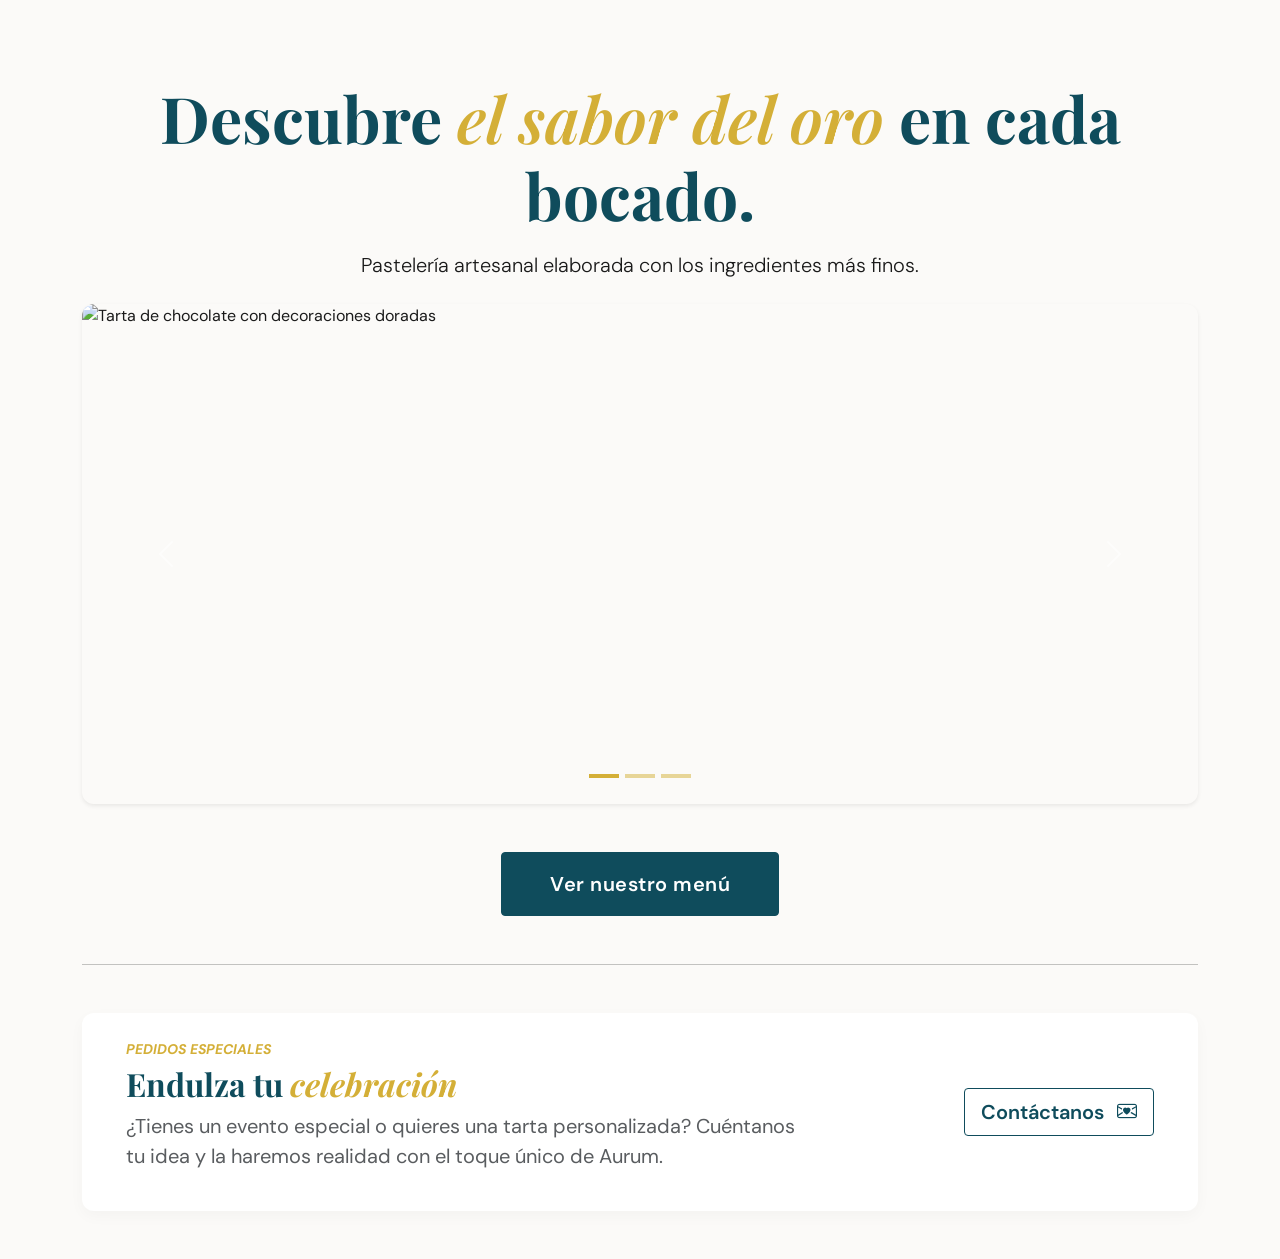
==== index.html @ 55bcf1c2 "Merge pull request #1 from josartr/modificacion-index Creación del Index principal y de Styles.css" ====
<!doctype html>
<html lang="es">
<head>
    <meta charset="UTF-8" />
    <meta name="viewport" content="width=device-width, initial-scale=1.0" />
    <meta
            name="description"
            content="Aurum Bakery, tu pastelería artesanal de alta costura."
    />
    <title>Aurum Bakery | El sabor del oro</title>
    <link rel="preconnect" href="https://fonts.googleapis.com" />
    <link rel="preconnect" href="https://fonts.gstatic.com" crossorigin />
    <link
            href="https://fonts.googleapis.com/css2?family=DM+Sans:wght@400;500;600&family=Playfair+Display:ital,wght@0,600;0,700;1,600&display=swap"
            rel="stylesheet"
    />
    <link
            href="https://cdn.jsdelivr.net/npm/bootstrap@5.3.3/dist/css/bootstrap.min.css"
            rel="stylesheet"
    />
    <link
            rel="stylesheet"
            href="https://cdn.jsdelivr.net/npm/bootstrap-icons@1.13.1/font/bootstrap-icons.min.css"
    />
    <link rel="stylesheet" href="styles.css" />

    <style>
        :root {
            --azul-petroleo: #0f4c5c;
            --dorado-aurum: #d4af37;
            --crema-fondo: #fbfaf8;
            --texto-oscuro: #1a1a1a;
        }
        body {
            background-color: var(--crema-fondo);
            color: var(--texto-oscuro);
            font-family: 'DM Sans', sans-serif;
        }
        h1, h2, h3 {
            font-family: 'Playfair Display', serif;
            color: var(--azul-petroleo);
        }
        em, .text-accent {
            color: var(--dorado-aurum);
            font-style: italic;
        }
        .btn-primary {
            background-color: var(--azul-petroleo);
            border-color: var(--azul-petroleo);
        }
        .btn-primary:hover {
            background-color: var(--dorado-aurum);
            border-color: var(--dorado-aurum);
        }
        /* Ajuste para que las imágenes del carrusel tengan la misma altura */
        .carousel-item img {
            height: 500px;
            object-fit: cover;
            border-radius: 8px;
        }
    </style>
</head>
<body>
<custom-header active-page="inicio"></custom-header>

<main id="inicio">
    <div class="container mt-5">
        <section class="hero-section mb-5">
            <div class="hero-copy text-center mb-4">
                <h1>Descubre <em>el sabor del oro</em> en cada bocado.</h1>
                <p class="lead mt-3">Pastelería artesanal elaborada con los ingredientes más finos.</p>
            </div>

            <div id="carouselBakery" class="carousel slide shadow-sm" data-bs-ride="carousel">
                <div class="carousel-indicators">
                    <button type="button" data-bs-target="#carouselBakery" data-bs-slide-to="0" class="active" aria-current="true" aria-label="Slide 1"></button>
                    <button type="button" data-bs-target="#carouselBakery" data-bs-slide-to="1" aria-label="Slide 2"></button>
                    <button type="button" data-bs-target="#carouselBakery" data-bs-slide-to="2" aria-label="Slide 3"></button>
                </div>
                <div class="carousel-inner">
                    <div class="carousel-item active">
                        <img
                                src="https://images.unsplash.com/photo-1550617931-e17a7b70dce2?auto=format&fit=crop&w=1200&q=80"
                                class="d-block w-100"
                                alt="Tarta de chocolate con decoraciones doradas"
                        />
                    </div>
                    <div class="carousel-item">
                        <img
                                src="https://images.unsplash.com/photo-1509440159596-0249088772ff?auto=format&fit=crop&w=1200&q=80"
                                class="d-block w-100"
                                alt="Croissants recién horneados"
                        />
                    </div>
                    <div class="carousel-item">
                        <img
                                src="https://images.unsplash.com/photo-1563729784474-d77dbb933a9e?auto=format&fit=crop&w=1200&q=80"
                                class="d-block w-100"
                                alt="Macarons de colores pasteles"
                        />
                    </div>
                </div>
                <button class="carousel-control-prev" type="button" data-bs-target="#carouselBakery" data-bs-slide="prev">
                    <span class="carousel-control-prev-icon" aria-hidden="true"></span>
                    <span class="visually-hidden">Anterior</span>
                </button>
                <button class="carousel-control-next" type="button" data-bs-target="#carouselBakery" data-bs-slide="next">
                    <span class="carousel-control-next-icon" aria-hidden="true"></span>
                    <span class="visually-hidden">Siguiente</span>
                </button>
            </div>

            <div class="text-center mt-5">
                <a class="btn btn-primary btn-lg px-5 py-3" href="menu.html">Ver nuestro menú</a>
            </div>
        </section>

        <hr class="my-5 opacity-25">

        <section id="contacto" class="py-4 mb-5">
            <div class="container-xl">
                <div class="row align-items-center text-center text-md-start">
                    <div class="col-md-8 mb-4 mb-md-0">
                        <p class="text-uppercase fw-bold text-accent mb-1"><small>Pedidos especiales</small></p>
                        <h2>Endulza tu <span>celebración</span></h2>
                        <p class="text-muted fs-5">
                            ¿Tienes un evento especial o quieres una tarta personalizada?
                            Cuéntanos tu idea y la haremos realidad con el toque único de Aurum.
                        </p>
                    </div>
                    <div class="col-md-4 text-md-end">
                        <a class="btn btn-outline-dark btn-lg" href="contacto.html">
                            Contáctanos <i class="bi bi-envelope-heart ms-2"></i>
                        </a>
                    </div>
                </div>
            </div>
        </section>
    </div>
</main>

<custom-footer></custom-footer>
<script
        src="https://cdn.jsdelivr.net/npm/bootstrap@5.3.3/dist/js/bootstrap.bundle.min.js"
></script>
<script src="js/components/layout.js"></script>
</body>
</html>
---- styles.css ----
:root {
    --aurum-azul: #0f4c5c;
    --aurum-dorado: #d4af37;
    --aurum-dorado-hover: #b5952f;
    --aurum-crema: #fbfaf8;


    --aurum-oscuro: #1a1a1a;
    --aurum-gris: #6c757d;


    --font-titulos: 'Playfair Display', serif;
    --font-textos: 'DM Sans', sans-serif;
}


body {
    background-color: var(--aurum-crema);
    color: var(--aurum-oscuro);
    font-family: var(--font-textos);
    -webkit-font-smoothing: antialiased;
}

h1, h2, h3, h4, h5, h6 {
    font-family: var(--font-titulos);
    color: var(--aurum-azul);
    font-weight: 700;
}


em, .text-accent {
    color: var(--aurum-dorado);
    font-style: italic;
    font-weight: 600;
}

.eyebrow {
    color: var(--aurum-dorado);
    text-transform: uppercase;
    font-weight: 700;
    letter-spacing: 2px;
    font-size: 0.85rem;
    margin-bottom: 0.5rem;
}


.btn-primary {
    background-color: var(--aurum-azul);
    border-color: var(--aurum-azul);
    color: #ffffff;
    font-weight: 600;
    letter-spacing: 0.5px;
    border-radius: 4px;
    transition: all 0.3s ease;
}

.btn-primary:hover,
.btn-primary:focus {
    background-color: var(--aurum-dorado);
    border-color: var(--aurum-dorado);
    color: #ffffff;
    transform: translateY(-2px);
    box-shadow: 0 4px 12px rgba(212, 175, 55, 0.3);
}

.btn-outline-dark {
    color: var(--aurum-azul);
    border-color: var(--aurum-azul);
    font-weight: 600;
    border-radius: 4px;
    transition: all 0.3s ease;
}

.btn-outline-dark:hover {
    background-color: var(--aurum-azul);
    color: var(--aurum-crema);
}


.hero-section {
    padding-top: 2rem;
}

.hero-copy h1 {
    font-size: clamp(2.5rem, 5vw, 4rem); /* Texto responsivo: se adapta al tamaño de pantalla */
    line-height: 1.2;
}

.carousel {
    border-radius: 12px;
    overflow: hidden;
    box-shadow: 0 10px 30px rgba(15, 76, 92, 0.15);
}

.carousel-item img {
    height: 550px;
    object-fit: cover;
    object-position: center;
}

.carousel-indicators [data-bs-target] {
    background-color: var(--aurum-dorado);
    height: 4px; /* Líneas un poco más gruesas */
}

#contacto {
    background-color: #ffffff;
    border-radius: 12px;
    padding: 3rem 2rem;
    box-shadow: 0 5px 15px rgba(0,0,0,0.03);
}

#contacto h2 span {
    color: var(--aurum-dorado);
    font-style: italic;
}

custom-header, custom-footer {
    display: block;
    width: 100%;
}
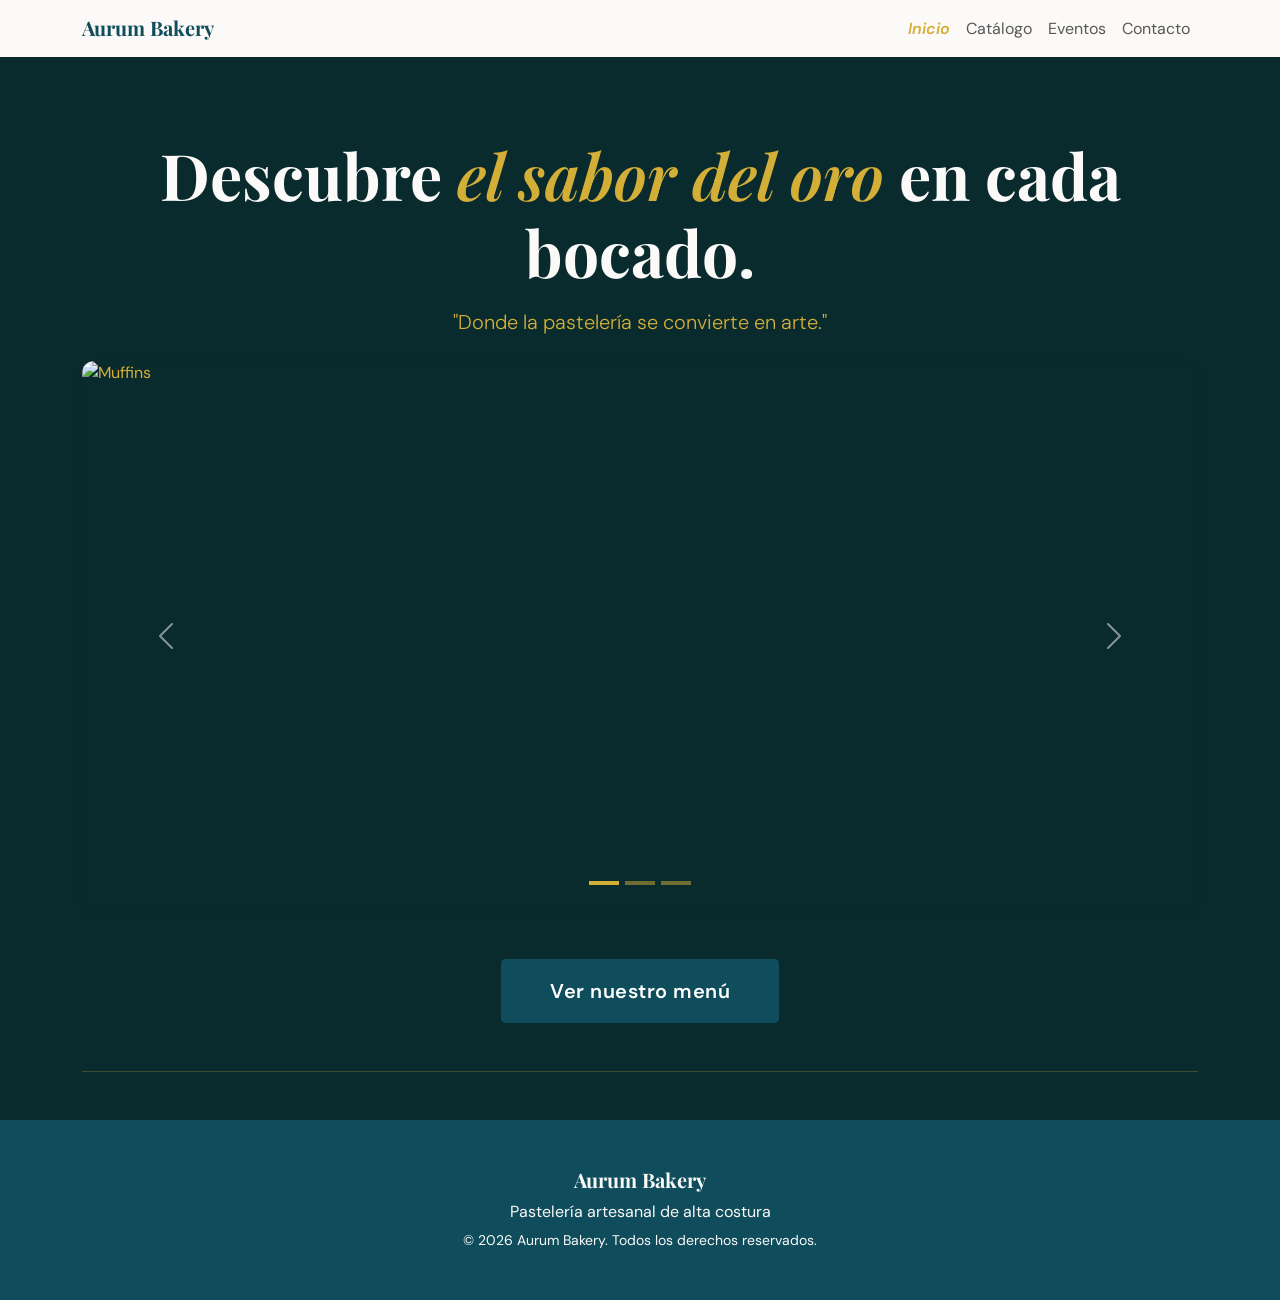
==== commit 9e0389d3: "Merge pull request #2 from josartr/modificacion-index Actualizo mi código con cambios en la paleta d" ====
--- a/index.html
+++ b/index.html
@@ -24,41 +24,7 @@
     />
     <link rel="stylesheet" href="styles.css" />
 
-    <style>
-        :root {
-            --azul-petroleo: #0f4c5c;
-            --dorado-aurum: #d4af37;
-            --crema-fondo: #fbfaf8;
-            --texto-oscuro: #1a1a1a;
-        }
-        body {
-            background-color: var(--crema-fondo);
-            color: var(--texto-oscuro);
-            font-family: 'DM Sans', sans-serif;
-        }
-        h1, h2, h3 {
-            font-family: 'Playfair Display', serif;
-            color: var(--azul-petroleo);
-        }
-        em, .text-accent {
-            color: var(--dorado-aurum);
-            font-style: italic;
-        }
-        .btn-primary {
-            background-color: var(--azul-petroleo);
-            border-color: var(--azul-petroleo);
-        }
-        .btn-primary:hover {
-            background-color: var(--dorado-aurum);
-            border-color: var(--dorado-aurum);
-        }
-        /* Ajuste para que las imágenes del carrusel tengan la misma altura */
-        .carousel-item img {
-            height: 500px;
-            object-fit: cover;
-            border-radius: 8px;
-        }
-    </style>
+
 </head>
 <body>
 <custom-header active-page="inicio"></custom-header>
@@ -68,7 +34,7 @@
         <section class="hero-section mb-5">
             <div class="hero-copy text-center mb-4">
                 <h1>Descubre <em>el sabor del oro</em> en cada bocado.</h1>
-                <p class="lead mt-3">Pastelería artesanal elaborada con los ingredientes más finos.</p>
+                <p class="lead mt-3">"Donde la pastelería se convierte en arte."</p>
             </div>
 
             <div id="carouselBakery" class="carousel slide shadow-sm" data-bs-ride="carousel">
@@ -82,23 +48,24 @@
                         <img
                                 src="https://images.unsplash.com/photo-1550617931-e17a7b70dce2?auto=format&fit=crop&w=1200&q=80"
                                 class="d-block w-100"
-                                alt="Tarta de chocolate con decoraciones doradas"
+                                alt="Muffins"
                         />
                     </div>
                     <div class="carousel-item">
                         <img
                                 src="https://images.unsplash.com/photo-1509440159596-0249088772ff?auto=format&fit=crop&w=1200&q=80"
                                 class="d-block w-100"
-                                alt="Croissants recién horneados"
+                                alt="Hogazas recién horneados"
                         />
                     </div>
                     <div class="carousel-item">
                         <img
                                 src="https://images.unsplash.com/photo-1563729784474-d77dbb933a9e?auto=format&fit=crop&w=1200&q=80"
                                 class="d-block w-100"
-                                alt="Macarons de colores pasteles"
+                                alt="Cupcakes de colores pasteles"
                         />
                     </div>
+
                 </div>
                 <button class="carousel-control-prev" type="button" data-bs-target="#carouselBakery" data-bs-slide="prev">
                     <span class="carousel-control-prev-icon" aria-hidden="true"></span>
@@ -117,25 +84,7 @@
 
         <hr class="my-5 opacity-25">
 
-        <section id="contacto" class="py-4 mb-5">
-            <div class="container-xl">
-                <div class="row align-items-center text-center text-md-start">
-                    <div class="col-md-8 mb-4 mb-md-0">
-                        <p class="text-uppercase fw-bold text-accent mb-1"><small>Pedidos especiales</small></p>
-                        <h2>Endulza tu <span>celebración</span></h2>
-                        <p class="text-muted fs-5">
-                            ¿Tienes un evento especial o quieres una tarta personalizada?
-                            Cuéntanos tu idea y la haremos realidad con el toque único de Aurum.
-                        </p>
-                    </div>
-                    <div class="col-md-4 text-md-end">
-                        <a class="btn btn-outline-dark btn-lg" href="contacto.html">
-                            Contáctanos <i class="bi bi-envelope-heart ms-2"></i>
-                        </a>
-                    </div>
-                </div>
-            </div>
-        </section>
+
     </div>
 </main>
 
--- a/styles.css
+++ b/styles.css
@@ -1,29 +1,31 @@
 :root {
+    /* Colores Principales */
+    --aurum-fondo: #0A2B2E;
     --aurum-azul: #0f4c5c;
     --aurum-dorado: #d4af37;
     --aurum-dorado-hover: #b5952f;
     --aurum-crema: #fbfaf8;
 
-
+    /*Acentos y Botones*/
     --aurum-oscuro: #1a1a1a;
     --aurum-gris: #6c757d;
 
-
+    /*Tipografía*/
     --font-titulos: 'Playfair Display', serif;
     --font-textos: 'DM Sans', sans-serif;
 }
 
 
 body {
-    background-color: var(--aurum-crema);
-    color: var(--aurum-oscuro);
+    background-color: var(--aurum-fondo);
+    color: var(--aurum-dorado);
     font-family: var(--font-textos);
     -webkit-font-smoothing: antialiased;
 }
 
 h1, h2, h3, h4, h5, h6 {
     font-family: var(--font-titulos);
-    color: var(--aurum-azul);
+    color: var(--aurum-crema);
     font-weight: 700;
 }
 
@@ -100,22 +102,18 @@
 
 .carousel-indicators [data-bs-target] {
     background-color: var(--aurum-dorado);
-    height: 4px; /* Líneas un poco más gruesas */
+    height: 4px;
 }
 
-#contacto {
-    background-color: #ffffff;
-    border-radius: 12px;
-    padding: 3rem 2rem;
-    box-shadow: 0 5px 15px rgba(0,0,0,0.03);
+
+custom-header, .custom-footer {
+    display: block;
+    width: 100%;
+    background-color: var(--aurum-dorado);
 }
 
-#contacto h2 span {
-    color: var(--aurum-dorado);
-    font-style: italic;
+.card-img-top {
+    height: 220px;
+    object-fit: cover;
 }
 
-custom-header, custom-footer {
-    display: block;
-    width: 100%;
-}
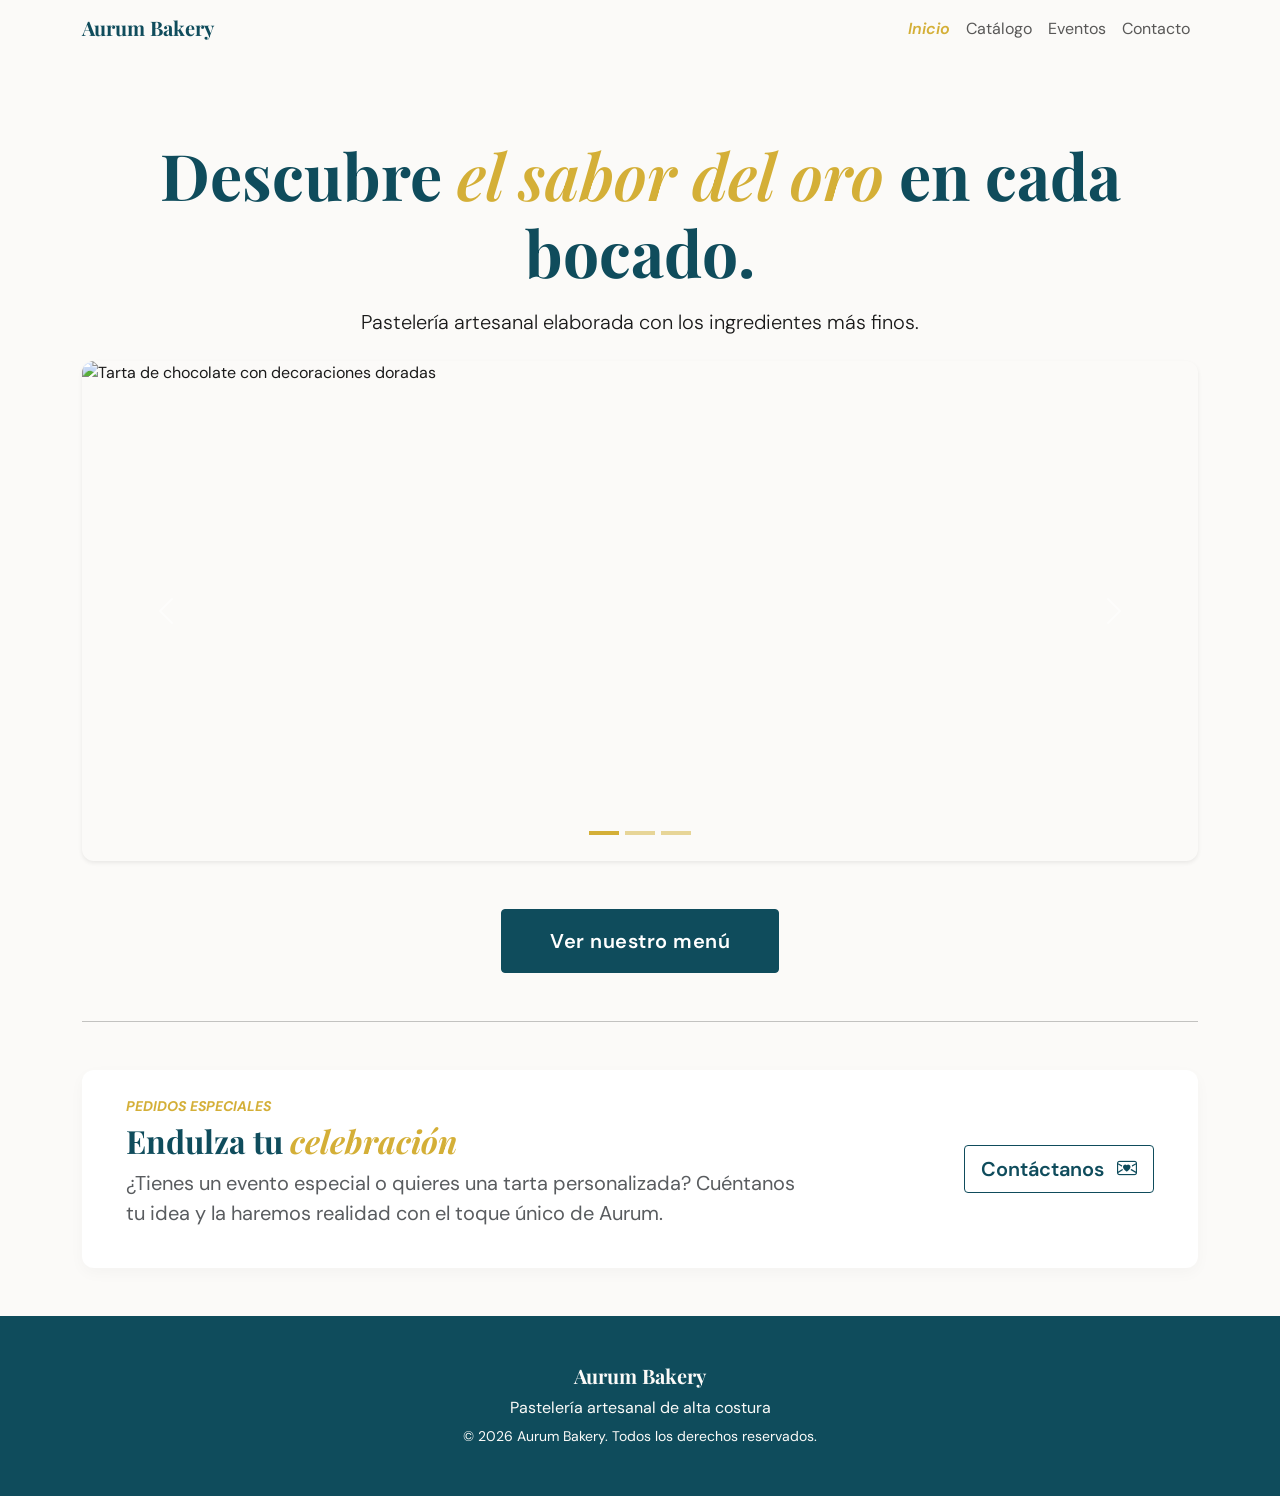
==== commit 9301d852: "Creación del Index principal y de Styles.css" ====
--- a/index.html
+++ b/index.html
@@ -24,7 +24,41 @@
     />
     <link rel="stylesheet" href="styles.css" />
 
-
+    <style>
+        :root {
+            --azul-petroleo: #0f4c5c;
+            --dorado-aurum: #d4af37;
+            --crema-fondo: #fbfaf8;
+            --texto-oscuro: #1a1a1a;
+        }
+        body {
+            background-color: var(--crema-fondo);
+            color: var(--texto-oscuro);
+            font-family: 'DM Sans', sans-serif;
+        }
+        h1, h2, h3 {
+            font-family: 'Playfair Display', serif;
+            color: var(--azul-petroleo);
+        }
+        em, .text-accent {
+            color: var(--dorado-aurum);
+            font-style: italic;
+        }
+        .btn-primary {
+            background-color: var(--azul-petroleo);
+            border-color: var(--azul-petroleo);
+        }
+        .btn-primary:hover {
+            background-color: var(--dorado-aurum);
+            border-color: var(--dorado-aurum);
+        }
+        /* Ajuste para que las imágenes del carrusel tengan la misma altura */
+        .carousel-item img {
+            height: 500px;
+            object-fit: cover;
+            border-radius: 8px;
+        }
+    </style>
 </head>
 <body>
 <custom-header active-page="inicio"></custom-header>
@@ -34,7 +68,7 @@
         <section class="hero-section mb-5">
             <div class="hero-copy text-center mb-4">
                 <h1>Descubre <em>el sabor del oro</em> en cada bocado.</h1>
-                <p class="lead mt-3">"Donde la pastelería se convierte en arte."</p>
+                <p class="lead mt-3">Pastelería artesanal elaborada con los ingredientes más finos.</p>
             </div>
 
             <div id="carouselBakery" class="carousel slide shadow-sm" data-bs-ride="carousel">
@@ -48,24 +82,23 @@
                         <img
                                 src="https://images.unsplash.com/photo-1550617931-e17a7b70dce2?auto=format&fit=crop&w=1200&q=80"
                                 class="d-block w-100"
-                                alt="Muffins"
+                                alt="Tarta de chocolate con decoraciones doradas"
                         />
                     </div>
                     <div class="carousel-item">
                         <img
                                 src="https://images.unsplash.com/photo-1509440159596-0249088772ff?auto=format&fit=crop&w=1200&q=80"
                                 class="d-block w-100"
-                                alt="Hogazas recién horneados"
+                                alt="Croissants recién horneados"
                         />
                     </div>
                     <div class="carousel-item">
                         <img
                                 src="https://images.unsplash.com/photo-1563729784474-d77dbb933a9e?auto=format&fit=crop&w=1200&q=80"
                                 class="d-block w-100"
-                                alt="Cupcakes de colores pasteles"
+                                alt="Macarons de colores pasteles"
                         />
                     </div>
-
                 </div>
                 <button class="carousel-control-prev" type="button" data-bs-target="#carouselBakery" data-bs-slide="prev">
                     <span class="carousel-control-prev-icon" aria-hidden="true"></span>
@@ -84,7 +117,25 @@
 
         <hr class="my-5 opacity-25">
 
-
+        <section id="contacto" class="py-4 mb-5">
+            <div class="container-xl">
+                <div class="row align-items-center text-center text-md-start">
+                    <div class="col-md-8 mb-4 mb-md-0">
+                        <p class="text-uppercase fw-bold text-accent mb-1"><small>Pedidos especiales</small></p>
+                        <h2>Endulza tu <span>celebración</span></h2>
+                        <p class="text-muted fs-5">
+                            ¿Tienes un evento especial o quieres una tarta personalizada?
+                            Cuéntanos tu idea y la haremos realidad con el toque único de Aurum.
+                        </p>
+                    </div>
+                    <div class="col-md-4 text-md-end">
+                        <a class="btn btn-outline-dark btn-lg" href="contacto.html">
+                            Contáctanos <i class="bi bi-envelope-heart ms-2"></i>
+                        </a>
+                    </div>
+                </div>
+            </div>
+        </section>
     </div>
 </main>
 
--- a/styles.css
+++ b/styles.css
@@ -1,31 +1,29 @@
 :root {
-    /* Colores Principales */
-    --aurum-fondo: #0A2B2E;
     --aurum-azul: #0f4c5c;
     --aurum-dorado: #d4af37;
     --aurum-dorado-hover: #b5952f;
     --aurum-crema: #fbfaf8;
 
-    /*Acentos y Botones*/
+
     --aurum-oscuro: #1a1a1a;
     --aurum-gris: #6c757d;
 
-    /*Tipografía*/
+
     --font-titulos: 'Playfair Display', serif;
     --font-textos: 'DM Sans', sans-serif;
 }
 
 
 body {
-    background-color: var(--aurum-fondo);
-    color: var(--aurum-dorado);
+    background-color: var(--aurum-crema);
+    color: var(--aurum-oscuro);
     font-family: var(--font-textos);
     -webkit-font-smoothing: antialiased;
 }
 
 h1, h2, h3, h4, h5, h6 {
     font-family: var(--font-titulos);
-    color: var(--aurum-crema);
+    color: var(--aurum-azul);
     font-weight: 700;
 }
 
@@ -102,18 +100,22 @@
 
 .carousel-indicators [data-bs-target] {
     background-color: var(--aurum-dorado);
-    height: 4px;
+    height: 4px; /* Líneas un poco más gruesas */
 }
 
+#contacto {
+    background-color: #ffffff;
+    border-radius: 12px;
+    padding: 3rem 2rem;
+    box-shadow: 0 5px 15px rgba(0,0,0,0.03);
+}
 
-custom-header, .custom-footer {
+#contacto h2 span {
+    color: var(--aurum-dorado);
+    font-style: italic;
+}
+
+custom-header, custom-footer {
     display: block;
     width: 100%;
-    background-color: var(--aurum-dorado);
-}
-
-.card-img-top {
-    height: 220px;
-    object-fit: cover;
-}
-
+}
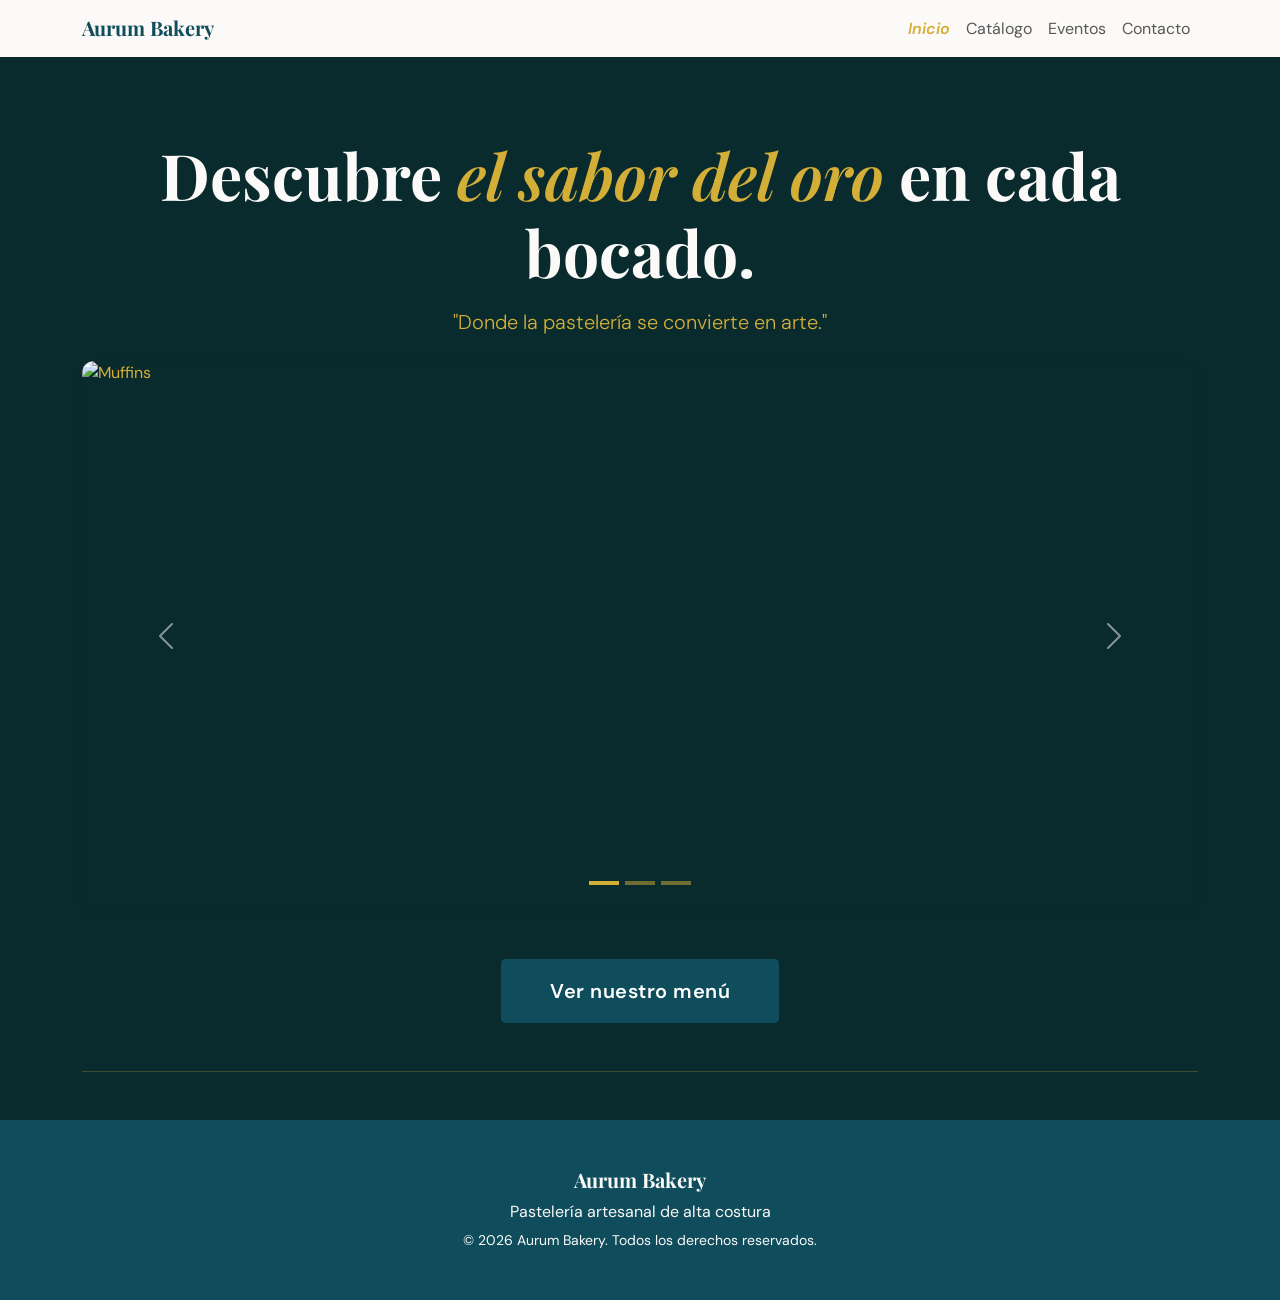
==== commit e40ad1df: "Actualizo mi código con cambios en la paleta de colores" ====
--- a/index.html
+++ b/index.html
@@ -24,41 +24,7 @@
     />
     <link rel="stylesheet" href="styles.css" />
 
-    <style>
-        :root {
-            --azul-petroleo: #0f4c5c;
-            --dorado-aurum: #d4af37;
-            --crema-fondo: #fbfaf8;
-            --texto-oscuro: #1a1a1a;
-        }
-        body {
-            background-color: var(--crema-fondo);
-            color: var(--texto-oscuro);
-            font-family: 'DM Sans', sans-serif;
-        }
-        h1, h2, h3 {
-            font-family: 'Playfair Display', serif;
-            color: var(--azul-petroleo);
-        }
-        em, .text-accent {
-            color: var(--dorado-aurum);
-            font-style: italic;
-        }
-        .btn-primary {
-            background-color: var(--azul-petroleo);
-            border-color: var(--azul-petroleo);
-        }
-        .btn-primary:hover {
-            background-color: var(--dorado-aurum);
-            border-color: var(--dorado-aurum);
-        }
-        /* Ajuste para que las imágenes del carrusel tengan la misma altura */
-        .carousel-item img {
-            height: 500px;
-            object-fit: cover;
-            border-radius: 8px;
-        }
-    </style>
+
 </head>
 <body>
 <custom-header active-page="inicio"></custom-header>
@@ -68,7 +34,7 @@
         <section class="hero-section mb-5">
             <div class="hero-copy text-center mb-4">
                 <h1>Descubre <em>el sabor del oro</em> en cada bocado.</h1>
-                <p class="lead mt-3">Pastelería artesanal elaborada con los ingredientes más finos.</p>
+                <p class="lead mt-3">"Donde la pastelería se convierte en arte."</p>
             </div>
 
             <div id="carouselBakery" class="carousel slide shadow-sm" data-bs-ride="carousel">
@@ -82,23 +48,24 @@
                         <img
                                 src="https://images.unsplash.com/photo-1550617931-e17a7b70dce2?auto=format&fit=crop&w=1200&q=80"
                                 class="d-block w-100"
-                                alt="Tarta de chocolate con decoraciones doradas"
+                                alt="Muffins"
                         />
                     </div>
                     <div class="carousel-item">
                         <img
                                 src="https://images.unsplash.com/photo-1509440159596-0249088772ff?auto=format&fit=crop&w=1200&q=80"
                                 class="d-block w-100"
-                                alt="Croissants recién horneados"
+                                alt="Hogazas recién horneados"
                         />
                     </div>
                     <div class="carousel-item">
                         <img
                                 src="https://images.unsplash.com/photo-1563729784474-d77dbb933a9e?auto=format&fit=crop&w=1200&q=80"
                                 class="d-block w-100"
-                                alt="Macarons de colores pasteles"
+                                alt="Cupcakes de colores pasteles"
                         />
                     </div>
+
                 </div>
                 <button class="carousel-control-prev" type="button" data-bs-target="#carouselBakery" data-bs-slide="prev">
                     <span class="carousel-control-prev-icon" aria-hidden="true"></span>
@@ -117,25 +84,7 @@
 
         <hr class="my-5 opacity-25">
 
-        <section id="contacto" class="py-4 mb-5">
-            <div class="container-xl">
-                <div class="row align-items-center text-center text-md-start">
-                    <div class="col-md-8 mb-4 mb-md-0">
-                        <p class="text-uppercase fw-bold text-accent mb-1"><small>Pedidos especiales</small></p>
-                        <h2>Endulza tu <span>celebración</span></h2>
-                        <p class="text-muted fs-5">
-                            ¿Tienes un evento especial o quieres una tarta personalizada?
-                            Cuéntanos tu idea y la haremos realidad con el toque único de Aurum.
-                        </p>
-                    </div>
-                    <div class="col-md-4 text-md-end">
-                        <a class="btn btn-outline-dark btn-lg" href="contacto.html">
-                            Contáctanos <i class="bi bi-envelope-heart ms-2"></i>
-                        </a>
-                    </div>
-                </div>
-            </div>
-        </section>
+
     </div>
 </main>
 
--- a/styles.css
+++ b/styles.css
@@ -1,29 +1,31 @@
 :root {
+    /* Colores Principales */
+    --aurum-fondo: #0A2B2E;
     --aurum-azul: #0f4c5c;
     --aurum-dorado: #d4af37;
     --aurum-dorado-hover: #b5952f;
     --aurum-crema: #fbfaf8;
 
-
+    /*Acentos y Botones*/
     --aurum-oscuro: #1a1a1a;
     --aurum-gris: #6c757d;
 
-
+    /*Tipografía*/
     --font-titulos: 'Playfair Display', serif;
     --font-textos: 'DM Sans', sans-serif;
 }
 
 
 body {
-    background-color: var(--aurum-crema);
-    color: var(--aurum-oscuro);
+    background-color: var(--aurum-fondo);
+    color: var(--aurum-dorado);
     font-family: var(--font-textos);
     -webkit-font-smoothing: antialiased;
 }
 
 h1, h2, h3, h4, h5, h6 {
     font-family: var(--font-titulos);
-    color: var(--aurum-azul);
+    color: var(--aurum-crema);
     font-weight: 700;
 }
 
@@ -100,22 +102,18 @@
 
 .carousel-indicators [data-bs-target] {
     background-color: var(--aurum-dorado);
-    height: 4px; /* Líneas un poco más gruesas */
+    height: 4px;
 }
 
-#contacto {
-    background-color: #ffffff;
-    border-radius: 12px;
-    padding: 3rem 2rem;
-    box-shadow: 0 5px 15px rgba(0,0,0,0.03);
+
+custom-header, .custom-footer {
+    display: block;
+    width: 100%;
+    background-color: var(--aurum-dorado);
 }
 
-#contacto h2 span {
-    color: var(--aurum-dorado);
-    font-style: italic;
+.card-img-top {
+    height: 220px;
+    object-fit: cover;
 }
 
-custom-header, custom-footer {
-    display: block;
-    width: 100%;
-}
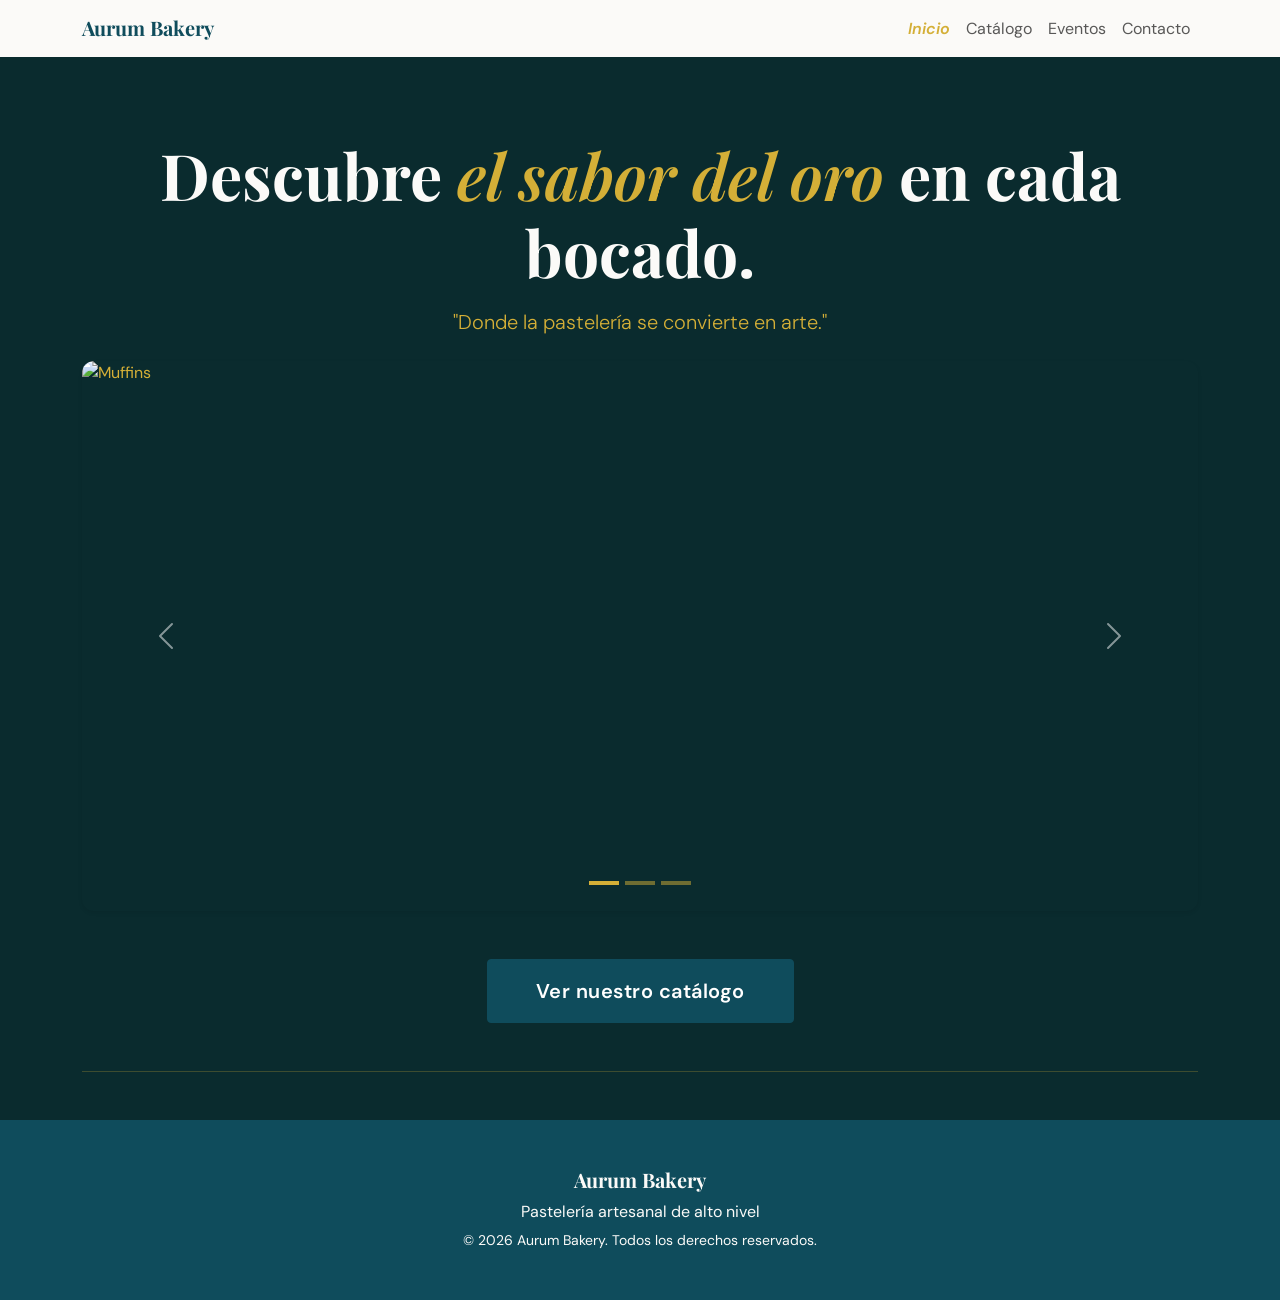
==== commit 95c26553: "Se corrige boton creado , ya que se creo el catalogono es necesario un menu" ====
--- a/index.html
+++ b/index.html
@@ -78,7 +78,7 @@
             </div>
 
             <div class="text-center mt-5">
-                <a class="btn btn-primary btn-lg px-5 py-3" href="menu.html">Ver nuestro menú</a>
+                <a class="btn btn-primary btn-lg px-5 py-3" href="catalogo.html">Ver nuestro catálogo</a>
             </div>
         </section>
 
